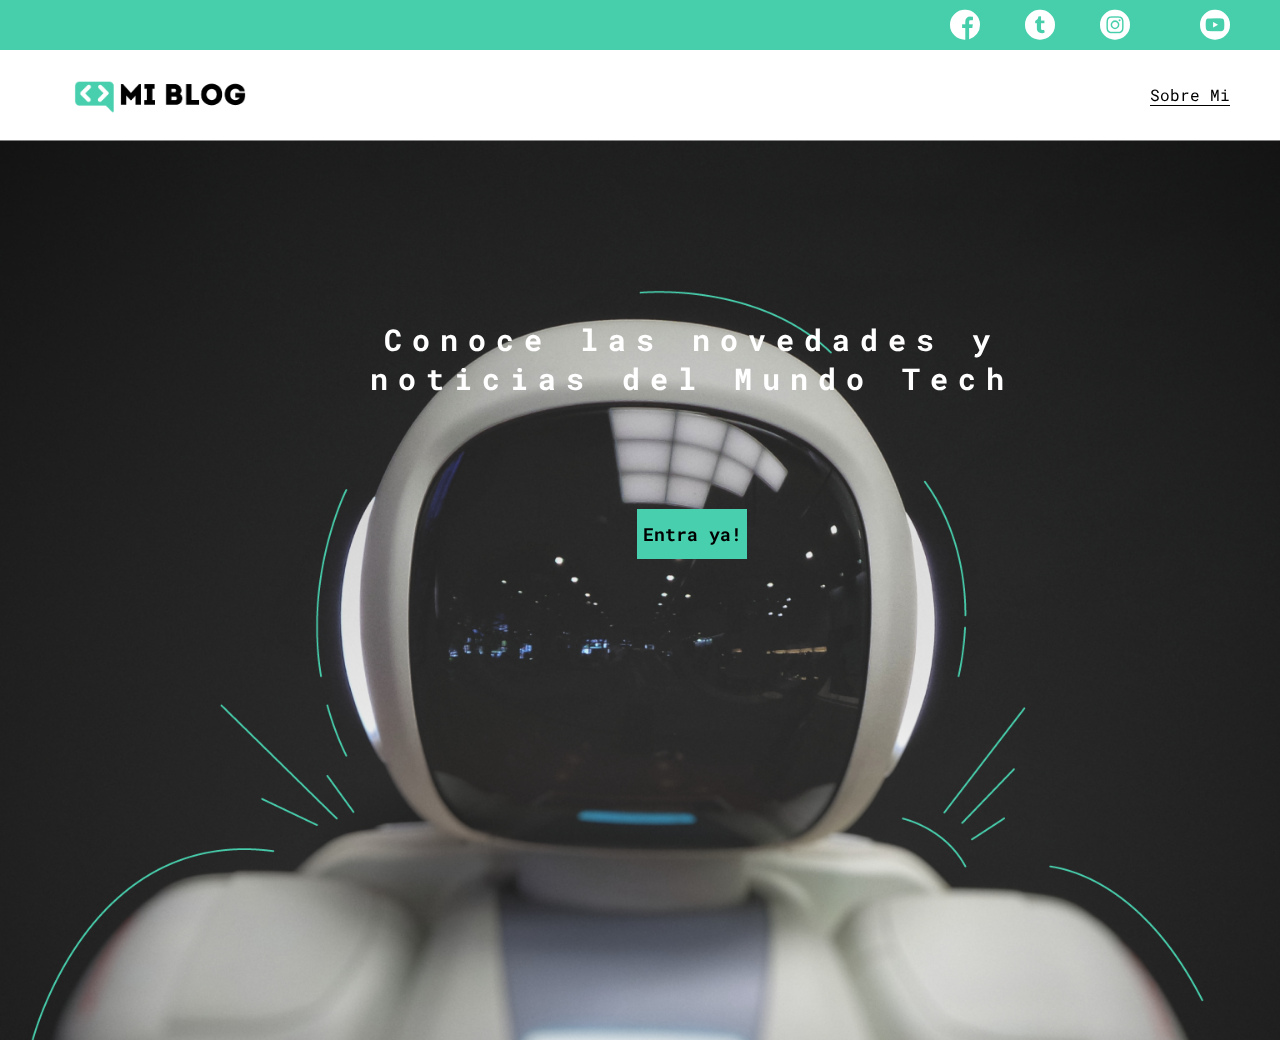
==== index.html @ 92fbf693 "Terminando Home" ====
<!DOCTYPE html>
<html lang="en" dir="ltr">
  <head>
    <meta charset="utf-8">

    <title>Mi Blog</title>
    <link rel="stylesheet" href="css/main.css">
    <link rel="stylesheet" href="css/font/flaticon.css">
  </head>
  <body>
    <header>
      <section class="header-icons-container">
        <div class="icons">
          <a href="#"><span class="flaticon-001-facebook"></span></a>
          <a href="#"><span class="flaticon-002-twitter"></span></a>
          <a href="#"><span class="flaticon-011-instagram"></span></a>
          <a href="#"><span class="flaticon-0010-linkedin"></span></a>
          <a href="#"><span class="flaticon-008-youtube"></span></a>
        </div>
      </section>
      <nav>
        <section class="nav-logo-container">
          <a href="/"><img src="assets/img/Logo-negro.png" alt="logo de mi blog"></a>
        </section>
        <section class="profile-link">
          <a href="perfil.html">Sobre Mi</a>
        </section>

      </nav>
    </header>
    <main class="home-main">
      <section>
        <section>
            <h1 class="home-main-text">Conoce las novedades y <br> noticias del Mundo Tech</h1>
            <a class="home-main-button" href="blogs.html">Entra ya!</a>
        </section>
    </main>

  </body>
</html>
---- css/main.css ----
@import url('https://fonts.googleapis.com/css?family=Roboto+Mono:400,500,700|Roboto+Slab:400,700|Roboto:400,500,700,900&display=swap');

body {
    font-family: 'Roboto mono', 'monospace';
    margin: 0;
    padding: 0;
    position: fixed;
    top: 0;
    bottom: 0;
    left: 0;
    right: 0;
}
a {
    text-decoration: none;
    display: inline;
    color: black;
}

header {
    width: 100%;
    height: 140px;
    display: grid;
    grid-template-rows: 1fr 1fr;
}
header .header-icons-container {
    width: 100%;
    height: 50px;
    display: grid;
    background-color: #47cfac;
}
header .header-icons-container .icons {
    width: 300px;
    height: auto;
    display: flex;
    justify-items: flex-end;
    align-items: center;
    justify-content: space-between;
    justify-self: end;
    margin-right: 50px;
}
header .icons span {
    color: white;
}

nav{
  display: grid;
  grid-template-columns: 1fr 1fr;
  height: 90px;

}
nav .nav-logo-container{
  margin-left: 50px;

}

nav .nav-logo-container img{
  width: 220px;
  margin-top: 10px;
}

nav .profile-link a{
  color: black;
  border-bottom: 1px solid black;
}

nav .profile-link {
  display: flex;
  align-items: center;
  justify-content: flex-end;
  margin-right: 50px;
}

.home-main{
  display: grid;
  grid-template-columns: 1fr 4fr 1fr;
  height: 100%;
  background-image: url('../assets/img/Cover.png');
  background-position: center;
  background-repeat: no-repeat;
  background-size: cover;
}
.home-main section {
    display: grid;
    grid-column: 2;
    justify-items: center;
    height: 350px;
    margin-top: 80px;
}
.home-main-text{
  font-family: 'Roboto mono', 'monospace';
  font-size: 30px;
  font-weight: 700px;
  letter-spacing: 10px;
  color: black;
  text-align: center;
  color: white;
}

.home-main-button {
    width: 110px;
    height: 50px;
    background: #48cfad;
    text-align: center;
    font-weight: 700;
    font-size: 18px;
    line-height: 50px;
}
.home-main-button a{
  font-weight: 700px;
  font-size: 18px;
}
---- css/font/flaticon.css ----
/*
  	Flaticon icon font: Flaticon
  	Creation date: 20/12/2018 09:27
  	*/

@font-face {
  font-family: "Flaticon";
  src: url("./Flaticon.eot");
  src: url("./Flaticon.eot?#iefix") format("embedded-opentype"),
       url("./Flaticon.woff") format("woff"),
       url("./Flaticon.ttf") format("truetype"),
       url("./Flaticon.svg#Flaticon") format("svg");
  font-weight: normal;
  font-style: normal;
}

@media screen and (-webkit-min-device-pixel-ratio:0) {
  @font-face {
    font-family: "Flaticon";
    src: url("./Flaticon.svg#Flaticon") format("svg");
  }
}

[class^="flaticon-"]:before, [class*=" flaticon-"]:before,
[class^="flaticon-"]:after, [class*=" flaticon-"]:after {   
  font-family: Flaticon;
        font-size: 30px;
font-style: normal;
margin-left: 20px;
}

.flaticon-001-facebook:before { content: "\f100"; }
.flaticon-002-twitter:before { content: "\f101"; }
.flaticon-003-whatsapp:before { content: "\f102"; }
.flaticon-004-groupme:before { content: "\f103"; }
.flaticon-005-kik:before { content: "\f104"; }
.flaticon-006-skype:before { content: "\f105"; }
.flaticon-007-periscope:before { content: "\f106"; }
.flaticon-008-youtube:before { content: "\f107"; }
.flaticon-009-itunes:before { content: "\f108"; }
.flaticon-010-linkedin:before { content: "\f109"; }
.flaticon-011-instagram:before { content: "\f10a"; }
.flaticon-012-messenger:before { content: "\f10b"; }
.flaticon-013-twitter-1:before { content: "\f10c"; }
.flaticon-014-snapchat:before { content: "\f10d"; }
.flaticon-015-reddit:before { content: "\f10e"; }
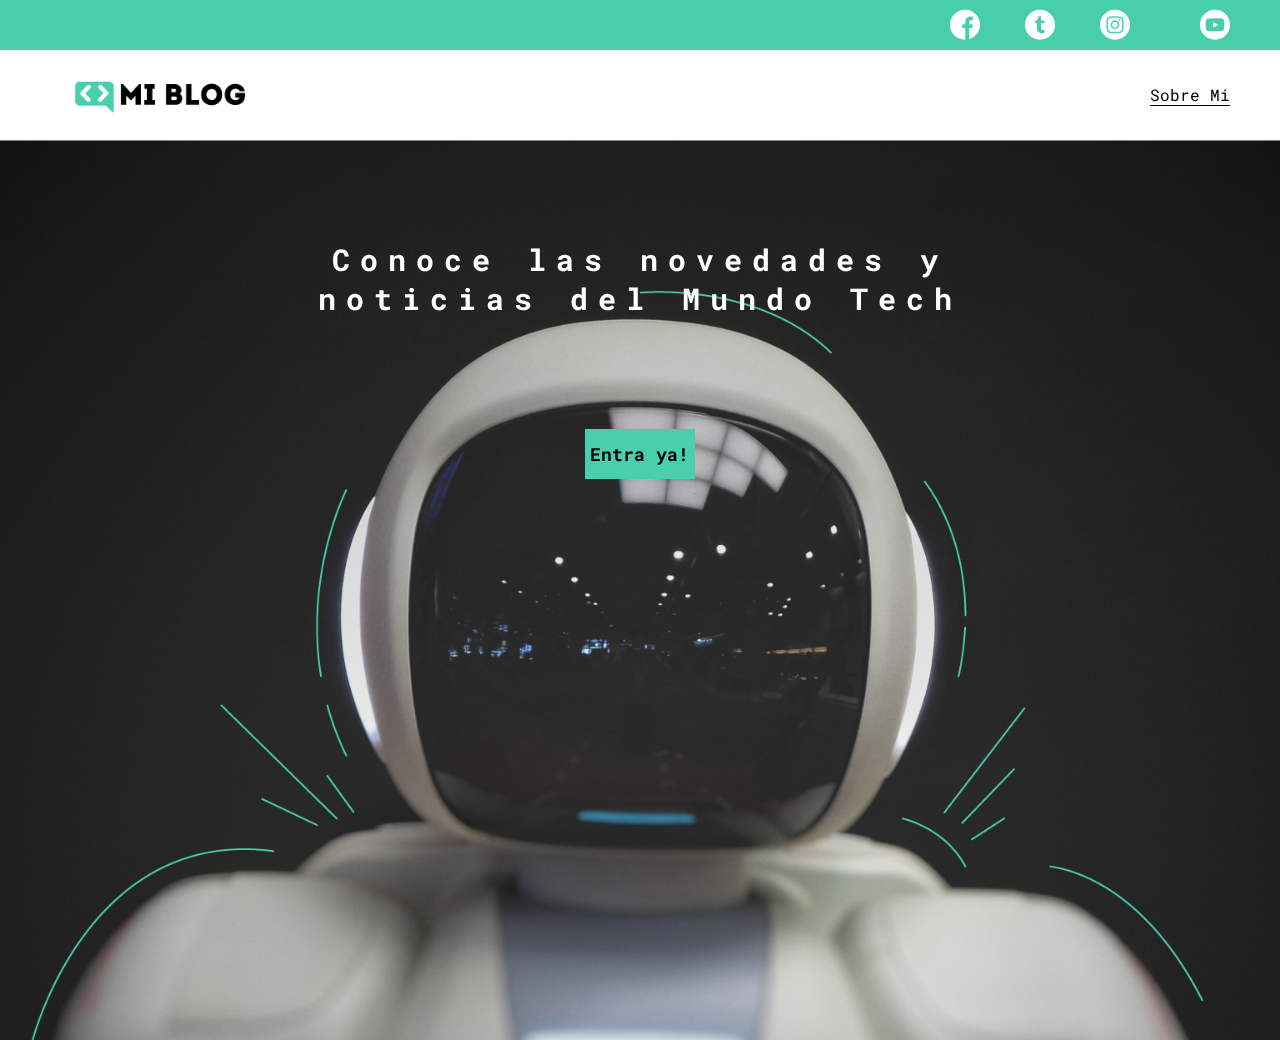
==== commit f2593926: "Blog page" ====
--- a/index.html
+++ b/index.html
@@ -29,7 +29,6 @@
       </nav>
     </header>
     <main class="home-main">
-      <section>
         <section>
             <h1 class="home-main-text">Conoce las novedades y <br> noticias del Mundo Tech</h1>
             <a class="home-main-button" href="blogs.html">Entra ya!</a>
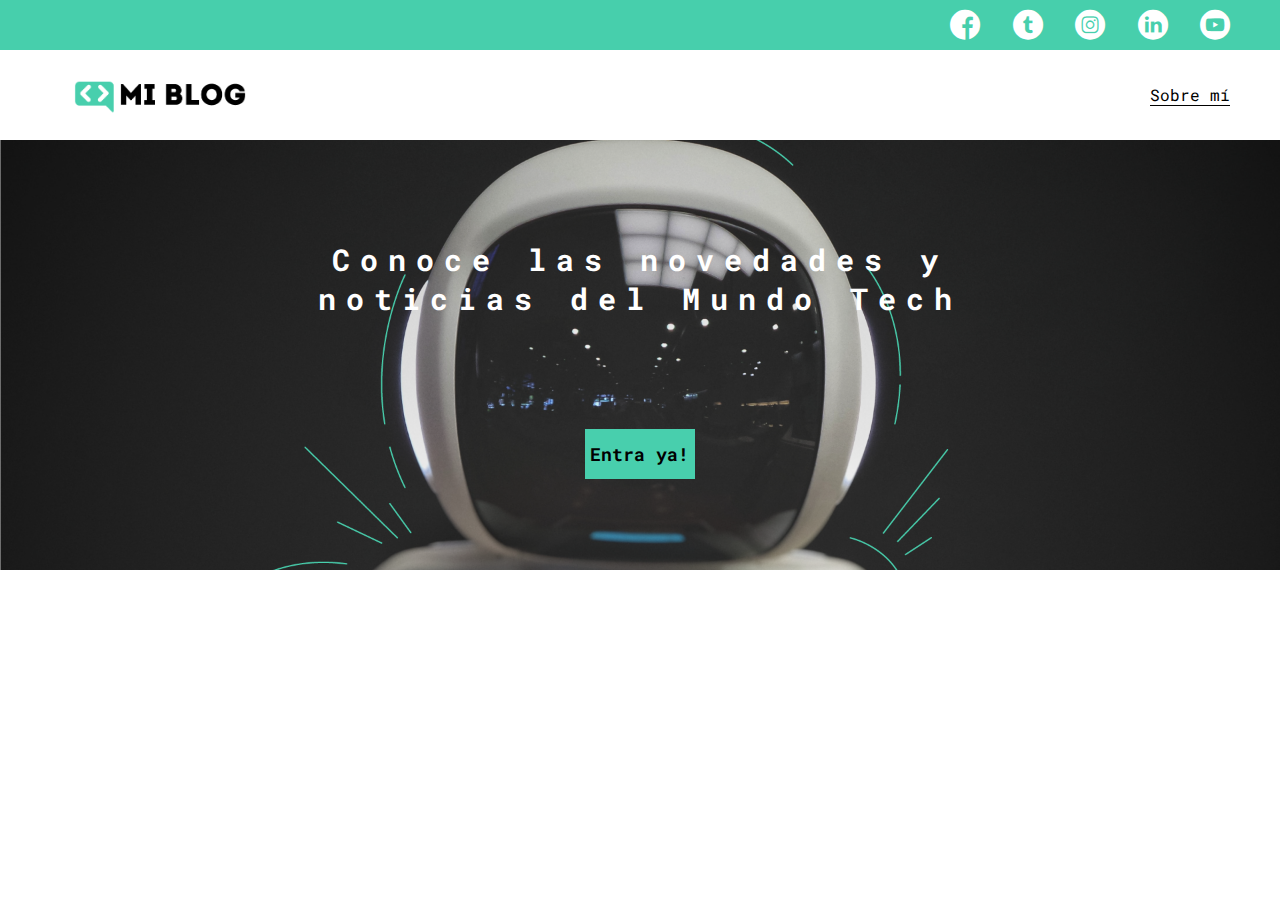
==== commit 99c42da7: "Agregando imagen" ====
--- a/index.html
+++ b/index.html
@@ -1,32 +1,32 @@
 <!DOCTYPE html>
-<html lang="en" dir="ltr">
-  <head>
-    <meta charset="utf-8">
-
+<html lang="en">
+<head>
+    <meta charset="UTF-8">
+    <meta name="viewport" content="width=device-width, initial-scale=1.0">
+    <meta http-equiv="X-UA-Compatible" content="ie=edge">
     <title>Mi Blog</title>
     <link rel="stylesheet" href="css/main.css">
     <link rel="stylesheet" href="css/font/flaticon.css">
-  </head>
-  <body>
+</head>
+<body>
     <header>
-      <section class="header-icons-container">
-        <div class="icons">
-          <a href="#"><span class="flaticon-001-facebook"></span></a>
-          <a href="#"><span class="flaticon-002-twitter"></span></a>
-          <a href="#"><span class="flaticon-011-instagram"></span></a>
-          <a href="#"><span class="flaticon-0010-linkedin"></span></a>
-          <a href="#"><span class="flaticon-008-youtube"></span></a>
-        </div>
-      </section>
-      <nav>
-        <section class="nav-logo-container">
-          <a href="/"><img src="assets/img/Logo-negro.png" alt="logo de mi blog"></a>
+        <section class="header-icons-container">
+            <div class="icons">
+                <a href="/"><span class="flaticon-001-facebook"></span></a>
+                <a href="/"><span class="flaticon-002-twitter"></span></a>
+                <a href="/"><span class="flaticon-011-instagram"></span></a>
+                <a href="/"><span class="flaticon-010-linkedin"></span></a>
+                <a href="/"><span class="flaticon-008-youtube"></span></a>
+            </div>
         </section>
-        <section class="profile-link">
-          <a href="perfil.html">Sobre Mi</a>
-        </section>
-
-      </nav>
+        <nav>
+            <section class="nav-logo-container">
+                <a href="/"><img src="assets/img/Logo-negro.png" alt="Logo de mi blog" > </a>
+            </section>
+            <section class="profile-link">
+                <a href="perfil.html">Sobre mí</a>
+            </section>
+        </nav>
     </header>
     <main class="home-main">
         <section>
@@ -34,6 +34,5 @@
             <a class="home-main-button" href="blogs.html">Entra ya!</a>
         </section>
     </main>
-
-  </body>
-</html>
+</body>
+</html>--- a/css/main.css
+++ b/css/main.css
@@ -1,19 +1,22 @@
 @import url('https://fonts.googleapis.com/css?family=Roboto+Mono:400,500,700|Roboto+Slab:400,700|Roboto:400,500,700,900&display=swap');
 
 body {
-    font-family: 'Roboto mono', 'monospace';
+    font-family: 'Roboto Mono', monospace;
     margin: 0;
     padding: 0;
+    
+}
+a {
+    text-decoration: none;
+    display: inline;
+    color: black;
+}
+.home-body {
     position: fixed;
     top: 0;
     bottom: 0;
     left: 0;
     right: 0;
-}
-a {
-    text-decoration: none;
-    display: inline;
-    color: black;
 }
 
 header {
@@ -41,43 +44,37 @@
 header .icons span {
     color: white;
 }
-
-nav{
-  display: grid;
-  grid-template-columns: 1fr 1fr;
-  height: 90px;
-
+nav  {
+    display: grid;
+    grid-template-columns: 1fr 1fr;
+    height: 90px;
 }
-nav .nav-logo-container{
-  margin-left: 50px;
-
+nav .nav-logo-container {
+    margin-left: 50px;
+}
+nav .nav-logo-container img {
+    width: 220px;
+    margin-top: 10px;
+}
+nav .profile-link {
+    display: flex;
+    align-items: center;
+    justify-content: flex-end;
+    margin-right: 50px;
+}
+nav .profile-link a {
+    color: black;
+    border-bottom: 1px solid black;
 }
 
-nav .nav-logo-container img{
-  width: 220px;
-  margin-top: 10px;
-}
-
-nav .profile-link a{
-  color: black;
-  border-bottom: 1px solid black;
-}
-
-nav .profile-link {
-  display: flex;
-  align-items: center;
-  justify-content: flex-end;
-  margin-right: 50px;
-}
-
-.home-main{
-  display: grid;
-  grid-template-columns: 1fr 4fr 1fr;
-  height: 100%;
-  background-image: url('../assets/img/Cover.png');
-  background-position: center;
-  background-repeat: no-repeat;
-  background-size: cover;
+.home-main {
+    display: grid;
+    grid-template-columns: 1fr 4fr 1fr;
+    height: 100%;
+    background-image: url('../assets/img/Cover.png');
+    background-position: center;
+    background-repeat: no-repeat;
+    background-size: cover;
 }
 .home-main section {
     display: grid;
@@ -86,16 +83,15 @@
     height: 350px;
     margin-top: 80px;
 }
-.home-main-text{
-  font-family: 'Roboto mono', 'monospace';
-  font-size: 30px;
-  font-weight: 700px;
-  letter-spacing: 10px;
-  color: black;
-  text-align: center;
-  color: white;
+.home-main-text {
+    font-family: 'Roboto mono', monospace;
+    font-size: 30px;
+    font-weight: 700px;
+    letter-spacing: 10px;
+    color: black;
+    text-align: center;
+    color: white;
 }
-
 .home-main-button {
     width: 110px;
     height: 50px;
@@ -105,7 +101,36 @@
     font-size: 18px;
     line-height: 50px;
 }
-.home-main-button a{
-  font-weight: 700px;
-  font-size: 18px;
+
+.blogs-main {
+    display: grid;
 }
+.blogs-news-container {
+    background-color: #e6e9ed;
+    padding: 0 50px 40px;
+}
+.blogs-main-new {
+    display: grid;
+    grid-template-columns: 2fr 1fr;
+    grid-template-rows: 2fr;
+}
+.blogs-news-img-container {
+    grid-column: 1;
+}
+.blogs-news-img-container img {
+    width: 85%;
+}
+.blogs-news-info-container {
+    grid-column: 2;
+}
+.blogs-news-info-container p {
+    margin-bottom: 35px;
+}
+.blogs-posts-container {
+    padding: 0 50px 40px;
+}
+.blogs-posts-container h3 {
+    border-bottom: 1px solid #cdd2da;  
+    padding-bottom: 20px;
+    text-align: center;
+}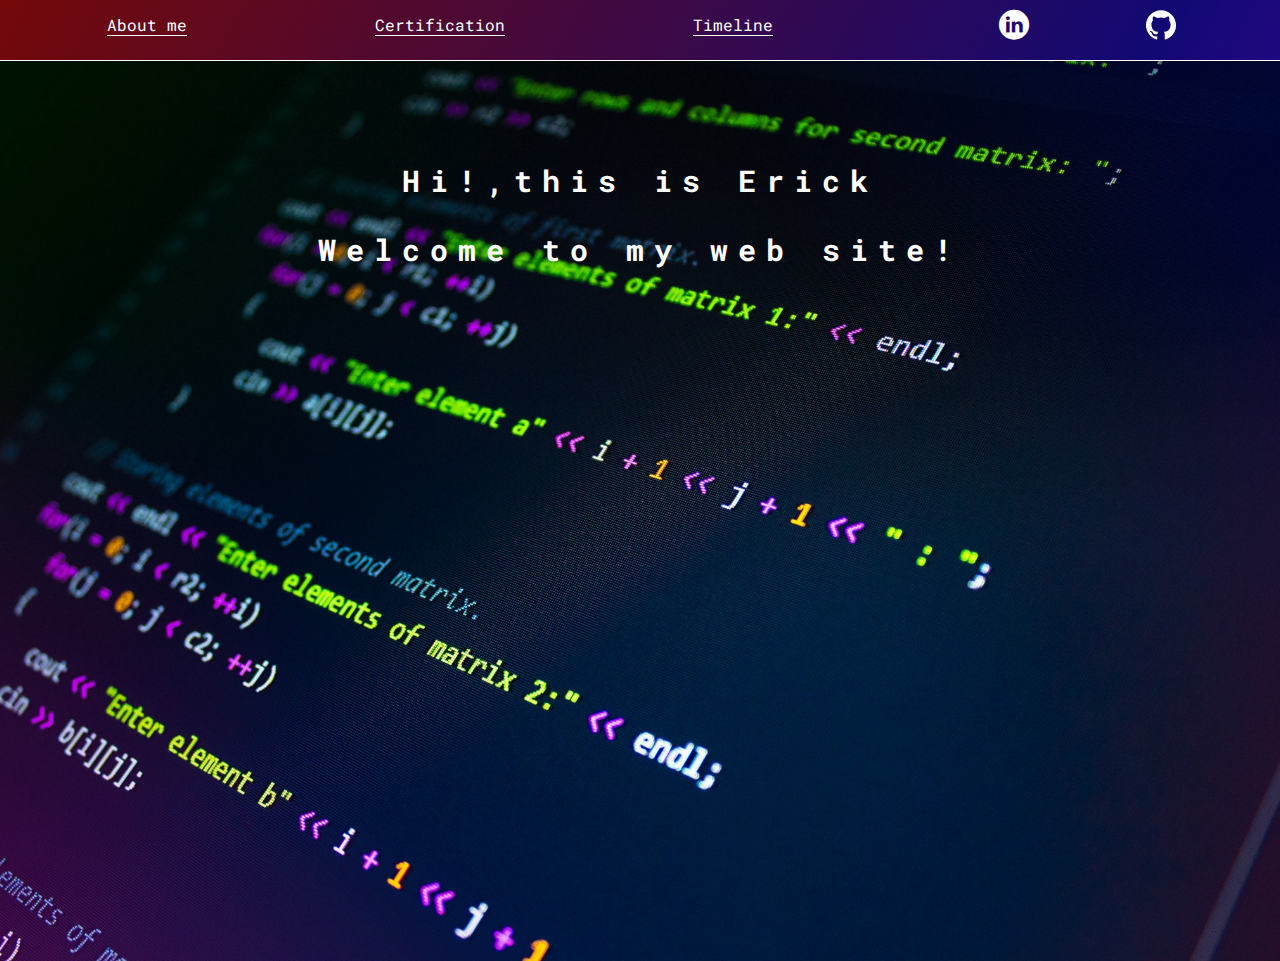
==== commit 77ef0908: "New index and profile working" ====
--- a/index.html
+++ b/index.html
@@ -4,35 +4,40 @@
     <meta charset="UTF-8">
     <meta name="viewport" content="width=device-width, initial-scale=1.0">
     <meta http-equiv="X-UA-Compatible" content="ie=edge">
-    <title>Mi Blog</title>
-    <link rel="stylesheet" href="css/main.css">
+    <title>Welcome to my portfolio</title>
+    <link rel="stylesheet" href="css/index.css">
+    <link rel="stylesheet" href="css/mmain.css">
+    <link rel="stylesheet" href="css/footer.css">
+    <link rel="stylesheet" href="css/media-queries.css">
     <link rel="stylesheet" href="css/font/flaticon.css">
 </head>
 <body>
     <header>
+      <nav class="header-nav-container">
+        <div class="profile-link">
+            <a href="perfil.html">About me</a>
+        </div>
+        <div class="certifications-link">
+            <a href="perfil.html">Certification</a>
+        </div>
+        <div class="puto">
+            <a href="perfil.html">Timeline</a>
+        </div>
+      </nav>
         <section class="header-icons-container">
-            <div class="icons">
-                <a href="/"><span class="flaticon-001-facebook"></span></a>
-                <a href="/"><span class="flaticon-002-twitter"></span></a>
-                <a href="/"><span class="flaticon-011-instagram"></span></a>
-                <a href="/"><span class="flaticon-010-linkedin"></span></a>
-                <a href="/"><span class="flaticon-008-youtube"></span></a>
-            </div>
+          <div class="icons">
+            <a href="https://www.linkedin.com/in/erick-saavedra-8a62a2201/">
+              <span class="flaticon-010-linkedin"></span>
+            </a>
+            <img class="github-ico" src="css/font/github.svg" alt="Kiwi standing on oval"></img>
+          </div>
         </section>
-        <nav>
-            <section class="nav-logo-container">
-                <a href="/"><img src="assets/img/Logo-negro.png" alt="Logo de mi blog" > </a>
-            </section>
-            <section class="profile-link">
-                <a href="perfil.html">Sobre mí</a>
-            </section>
-        </nav>
+
     </header>
     <main class="home-main">
         <section>
-            <h1 class="home-main-text">Conoce las novedades y <br> noticias del Mundo Tech</h1>
-            <a class="home-main-button" href="blogs.html">Entra ya!</a>
+            <h1 class="home-main-text">Hi!,this is Erick <p> Welcome to my web site! </h1>
         </section>
     </main>
 </body>
-</html>+</html>
--- a/css/index.css
+++ b/css/index.css
@@ -0,0 +1,278 @@
+@import url('https://fonts.googleapis.com/css?family=Roboto+Mono:400,500,700|Roboto+Slab:400,700|Roboto:400,500,700,900&display=swap');
+
+@keyframes gradient-animation {
+  0% {
+    background-position: 0% 50%;
+  }
+  50% {
+    background-position: 100% 50%;
+  }
+  100% {
+    background-position: 0% 50%;
+  }
+}
+body {
+  font-family: 'Roboto Mono', monospace;
+  margin: 0;
+  padding: 0;
+  position: fixed;
+  top: 0;
+  bottom: 0;
+  left: 0;
+  right: 0;
+  min-width: 500px;
+
+}
+a {
+  text-decoration: none;
+  display: inline;
+  color: black;
+}
+main {
+  background: rgb(2,0,36);
+  background: linear-gradient(32deg, rgba(2,0,36,1) 0%, rgba(80,9,121,1) 1%, rgba(0,212,255,1) 100%);
+
+  }
+
+.home-body {
+  top: 0;
+  bottom: 0;
+  left: 0;
+  right: 0;
+}
+
+.github-ico{
+  height: 40px;
+  width: 40px;
+  fill: white;
+  margin-left: 15px
+}
+
+
+.grid-container {
+    max-width: 980px;
+    margin: auto;
+}
+
+
+header {
+    width: 100%;
+    height: 60px;
+    display: grid;
+    grid-template-rows: 1fr;
+    grid-template-columns: 1fr 400px ;
+    background: linear-gradient(300deg,darkviolet,#120974,#740909);
+    background-size: 180% 180%;
+    animation: gradient-animation 8s ease infinite;
+    border-bottom: 1px solid white;
+}
+
+header .header-icons-container {
+
+    width: 100%;
+    height: 50px;
+    display: grid;
+
+}
+header .header-icons-container .icons {
+
+    width: 300px;
+    height: auto;
+    display: flex;
+    justify-items: flex-end;
+    align-items: center;
+    justify-content: space-around;
+    justify-self: end;
+    margin-right: 50px;
+
+}
+
+header .icons span {
+    color: white;
+}
+nav {
+  display: grid;
+  grid-template-columns: 1fr 1fr 1fr;
+  align-items: center;
+}
+header .header-nav-container {
+  width: 100%;
+  height: 50px;
+  display: grid;
+
+}
+.header-nav-container  a{
+  color: white;
+  border-bottom: 1px solid white;
+}
+.profile-link {
+  display: flex;
+  justify-content:center;
+
+}
+.certifications-link {
+  display: flex;
+  justify-content:center;
+}
+
+.puto {
+  display: flex;
+  justify-content:center;
+}
+
+.home-main {
+    display: grid;
+    grid-template-columns: 1fr 4fr 1fr;
+    height: 100%;
+    background-image: url('../assets/img/myburgh-roux.jpg');
+    background-position: center;
+    background-repeat: no-repeat;
+    background-size: cover;
+}
+.home-main section {
+    display: grid;
+    grid-column: 2;
+    justify-items: center;
+    height: 350px;
+    margin-top: 80px;
+
+}
+.home-main-text {
+    font-family: 'Roboto mono', monospace;
+    font-size: 30px;
+    font-weight: 700px;
+    letter-spacing: 10px;
+    text-align: center;
+    color: white;
+
+}
+
+
+.blogs-main {
+    display: grid;
+}
+.blogs-news-container {
+    background-color: #e6e9ed;
+    padding: 0 50px 40px;
+}
+.blogs-main-new {
+    display: grid;
+    grid-template-columns: 2fr 1fr;
+    grid-template-rows: 2fr;
+}
+.blogs-news-img-container {
+    grid-column: 1;
+}
+.blogs-news-img-container img {
+    width: 85%;
+}
+.blogs-news-info-container {
+    grid-column: 2;
+}
+.blogs-news-info-container p {
+    margin-bottom: 35px;
+}
+.blogs-posts-container {
+    padding: 0 50px 40px;
+}
+.blogs-posts-container h3 {
+    border-bottom: 1px solid #cdd2da;
+
+    text-align: center;
+}
+.blogs-button {
+    border: 1px solid #47cfac;
+    padding: 10px 15px;
+    font-size: 12px;
+}
+.blogs-posts-container .post-container {
+    display: inline-block;
+    padding-left: 10px;
+    max-width: 30%;
+    margin-bottom: 50px;
+}
+.blogs-posts-container .post-container p {
+    margin-bottom: 35px;
+}
+.blogs-posts-container .post-container img {
+    width: 100%;
+}
+footer {
+    width: 100%;
+    height: 80px;
+    background-color: #22272d;
+    border-top: 35px solid #47cfac;
+    text-align: center;
+}
+footer p {
+    color: white;
+    margin-top: 30px;
+}
+
+.blogpost-img-container {
+    padding: 0 50px 40px;
+}
+.blogpost-img-container img {
+    width: 100%;
+}
+.blogpost-main-container {
+    padding: 0 50px 40px;
+}
+.blogpost-main-container h3 {
+    border-bottom: 1px solid #cdd2da;
+    padding-bottom: 20px;
+}
+.blogpost-main-container article h1 {
+    font-size: 35px;
+}
+
+.contact-main-container {
+    width: 100%;
+    min-height: 250px;
+    text-align: center;
+    padding-bottom: 50px;
+}
+.contact-main-container div {
+    display: inline-block;
+    width: 49.5%;
+    height: 100%;
+}
+.contact-main-container div a {
+    border-bottom: 1px solid black;
+    padding-bottom: 5px;
+}
+.contact-main-container .contact-left, .contact-right {
+    text-align: initial;
+    margin-top: 85px;
+}
+.contact-main-container img {
+    width: 100px;
+}
+
+.profile-main-container {
+  padding: 70px 40px;
+  background-color: rgba(255, 255, 255, .1);
+
+}
+.profile-main-container img {
+    width: 320px;
+    margin-right: 30px;
+}
+.profile-main-container .profile-container {
+    display: flex;
+}
+.profile-main-proyects {
+    padding: 0 50px 40px;
+}
+.profile-main-proyects h3 {
+    border-bottom: 1px solid #cdd2da;
+    padding-bottom: 35px;
+    text-align: center;
+}
+.proyects-main-container {
+    display: grid;
+    grid-template-columns: 1fr 1fr 1fr;
+}
+.proyect-container {
+    padding: 0 5px;
+}
--- a/css/mmain.css
+++ b/css/mmain.css
@@ -0,0 +1,5 @@
+
+main {
+  background: rgb(2,0,36);
+  background: linear-gradient(137deg, rgba(2,0,36,1) 0%, rgba(121,9,54,1) 15%, rgba(49,13,131,1) 100%);
+}
--- a/css/footer.css
+++ b/css/footer.css
@@ -0,0 +1,11 @@
+footer {
+    width: 100%;
+    height: 80px;
+    background-color: #22272d;
+    border-top: 35px solid #4e1b1b;
+    text-align: center;
+}
+footer p {
+    color: white;
+    margin-top: 30px;
+}--- a/css/media-queries.css
+++ b/css/media-queries.css
@@ -0,0 +1,71 @@
+
+@media (max-width: 900px) {
+
+    .blogs-main-new {
+        grid-template-columns: 1fr;
+        grid-template-rows: 3fr
+    }
+    .blogs-news-img-container {
+        grid-row: 2;
+    }
+    .blogs-news-info-container {
+        grid-column: 1;
+        grid-row: 3;
+    }
+    .blogs-posts-container .post-container {
+        max-width: 45%;
+    }
+    .proyects-main-container {
+        grid-template-columns: 1fr 1fr;
+        grid-template-rows: 2fr;
+
+    }
+    .profile-main-container .profile-container {
+        display: block;
+
+    }
+
+    header {
+      grid-template-rows: 1fr 1fr;
+      grid-template-columns: 1fr;
+      height: 100px;
+      /*position: absolute;*/
+      -moz-transition: all 0.5s ease-in-out;
+      transition: all 0.5s ease-in-out;
+
+    }
+
+    header .header-icons-container {
+      display: flex;
+      justify-content: center;
+      position: absolute;
+      -moz-transition: all 0.5s ease-in-out;
+      transition: all 0.5s ease-in-out;
+
+    }
+
+    .header-icons-container{
+      display: grid;
+      grid-template-columns: 1fr;
+      grid-row: 1;
+
+    }
+
+    .header-nav-container {
+      grid-row: 2;
+
+    }
+    .home-main section {
+      -moz-transition: all 0.5s ease-in-out;
+      transition: all 0.5s ease-in-out;
+      transition: .5s
+    }
+
+
+}
+
+@media (max-width: 600px) {
+    .blogs-posts-container .post-container {
+        max-width: 95%;
+    }
+}
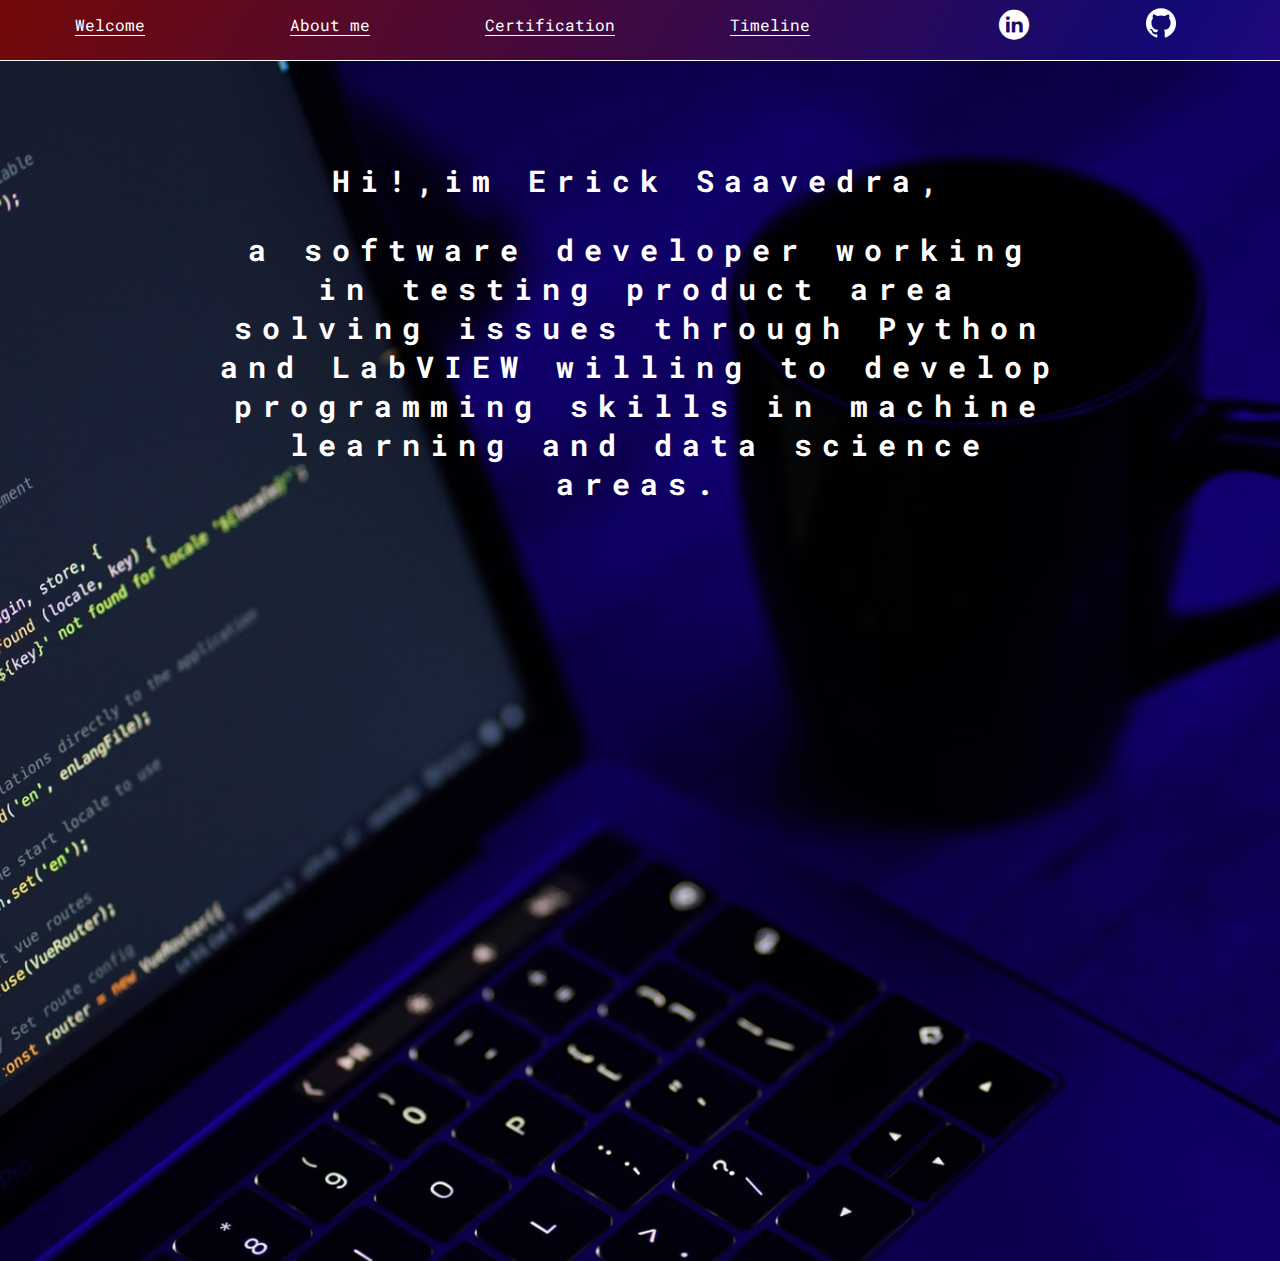
==== commit bb36a276: "It just need my pic" ====
--- a/index.html
+++ b/index.html
@@ -4,7 +4,8 @@
     <meta charset="UTF-8">
     <meta name="viewport" content="width=device-width, initial-scale=1.0">
     <meta http-equiv="X-UA-Compatible" content="ie=edge">
-    <title>Welcome to my portfolio</title>
+    <title>Welcome!</title>
+    <link rel="stylesheet" href="css/header.css">
     <link rel="stylesheet" href="css/index.css">
     <link rel="stylesheet" href="css/mmain.css">
     <link rel="stylesheet" href="css/footer.css">
@@ -14,14 +15,17 @@
 <body>
     <header>
       <nav class="header-nav-container">
+        <div class="welcome-link">
+            <a href="index.html">Welcome</a>
+        </div>
         <div class="profile-link">
-            <a href="perfil.html">About me</a>
+            <a href="about-me.html">About me</a>
         </div>
         <div class="certifications-link">
-            <a href="perfil.html">Certification</a>
+            <a href="certifications.html">Certification</a>
         </div>
-        <div class="puto">
-            <a href="perfil.html">Timeline</a>
+        <div class="timeline-link">
+            <a href="timeline.html">Timeline</a>
         </div>
       </nav>
         <section class="header-icons-container">
@@ -29,14 +33,14 @@
             <a href="https://www.linkedin.com/in/erick-saavedra-8a62a2201/">
               <span class="flaticon-010-linkedin"></span>
             </a>
-            <img class="github-ico" src="css/font/github.svg" alt="Kiwi standing on oval"></img>
+            <a href= "https://github.com/Conseicka"><img class="github-ico" src="css/font/github.svg" alt=""></img></a>
           </div>
         </section>
 
     </header>
     <main class="home-main">
         <section>
-            <h1 class="home-main-text">Hi!,this is Erick <p> Welcome to my web site! </h1>
+            <h1 class="home-main-text">Hi!,im Erick Saavedra, <p> a software developer working in testing product area solving issues through Python and LabVIEW willing to develop programming skills in machine learning and data science areas.</h1>
         </section>
     </main>
 </body>
--- a/css/header.css
+++ b/css/header.css
@@ -0,0 +1,106 @@
+@import url('https://fonts.googleapis.com/css?family=Roboto+Mono:400,500,700|Roboto+Slab:400,700|Roboto:400,500,700,900&display=swap');
+
+@keyframes gradient-animation {
+  0% {
+    background-position: 0% 50%;
+  }
+  50% {
+    background-position: 100% 50%;
+  }
+  100% {
+    background-position: 0% 50%;
+  }
+}
+
+
+a {
+  text-decoration: none;
+  display: inline;
+  color: black;
+}
+
+
+header {
+    width: 100%;
+    height: 60px;
+    display: grid;
+    grid-template-rows: 1fr;
+    grid-template-columns: 1fr 400px ;
+    background: linear-gradient(300deg,darkviolet,#120974,#740909);
+    background-size: 180% 180%;
+    animation: gradient-animation 5s ease infinite;
+    border-bottom: 1px solid white;
+}
+
+header .header-icons-container {
+
+    width: 100%;
+    height: 50px;
+    display: grid;
+
+}
+header .header-icons-container .icons {
+
+    width: 300px;
+    height: auto;
+    display: flex;
+    justify-items: flex-end;
+    align-items: center;
+    justify-content: space-around;
+    justify-self: end;
+    margin-right: 50px;
+
+}
+
+header .icons span {
+    color: white;
+}
+
+header .icons span:hover {
+  fill: #4a94d0;
+}
+
+.github-ico{
+  height: 40px;
+  width: 40px;
+  fill: white;
+  margin-left: 15px
+}
+
+nav {
+  display: grid;
+  grid-template-columns: 1fr 1fr 1fr 1fr;
+  align-items: center;
+}
+header .header-nav-container {
+  width: 100%;
+  height: 50px;
+  display: grid;
+
+}
+.header-nav-container a{
+  color: white;
+  border-bottom: 1px solid white;
+}
+.header-nav-container a:hover{
+  color: #4a94d0;
+  border-bottom: 1px solid #4a94d0;
+  opacity: .9;
+}
+
+.profile-link{
+  display: flex;
+  justify-content:center;
+}
+.certifications-link{
+  display: flex;
+  justify-content:center;
+}
+.timeline-link{
+  display: flex;
+  justify-content:center;
+}
+.welcome-link{
+  display: flex;
+  justify-content:center;
+}
--- a/css/index.css
+++ b/css/index.css
@@ -15,7 +15,8 @@
   font-family: 'Roboto Mono', monospace;
   margin: 0;
   padding: 0;
-  position: fixed;
+  height: 1200px;
+  /*position: fixed;*/
   top: 0;
   bottom: 0;
   left: 0;
@@ -23,16 +24,7 @@
   min-width: 500px;
 
 }
-a {
-  text-decoration: none;
-  display: inline;
-  color: black;
-}
-main {
-  background: rgb(2,0,36);
-  background: linear-gradient(32deg, rgba(2,0,36,1) 0%, rgba(80,9,121,1) 1%, rgba(0,212,255,1) 100%);
 
-  }
 
 .home-body {
   top: 0;
@@ -41,90 +33,20 @@
   right: 0;
 }
 
-.github-ico{
-  height: 40px;
-  width: 40px;
-  fill: white;
-  margin-left: 15px
-}
-
-
 .grid-container {
     max-width: 980px;
     margin: auto;
 }
 
 
-header {
-    width: 100%;
-    height: 60px;
-    display: grid;
-    grid-template-rows: 1fr;
-    grid-template-columns: 1fr 400px ;
-    background: linear-gradient(300deg,darkviolet,#120974,#740909);
-    background-size: 180% 180%;
-    animation: gradient-animation 8s ease infinite;
-    border-bottom: 1px solid white;
-}
-
-header .header-icons-container {
-
-    width: 100%;
-    height: 50px;
-    display: grid;
-
-}
-header .header-icons-container .icons {
-
-    width: 300px;
-    height: auto;
-    display: flex;
-    justify-items: flex-end;
-    align-items: center;
-    justify-content: space-around;
-    justify-self: end;
-    margin-right: 50px;
-
-}
-
-header .icons span {
-    color: white;
-}
-nav {
-  display: grid;
-  grid-template-columns: 1fr 1fr 1fr;
-  align-items: center;
-}
-header .header-nav-container {
-  width: 100%;
-  height: 50px;
-  display: grid;
-
-}
-.header-nav-container  a{
-  color: white;
-  border-bottom: 1px solid white;
-}
-.profile-link {
-  display: flex;
-  justify-content:center;
-
-}
-.certifications-link {
-  display: flex;
-  justify-content:center;
-}
-
-.puto {
-  display: flex;
-  justify-content:center;
-}
 
 .home-main {
     display: grid;
     grid-template-columns: 1fr 4fr 1fr;
     height: 100%;
-    background-image: url('../assets/img/myburgh-roux.jpg');
+  /*  '../assets/img/myburgh-roux.jpg'*/
+
+    background-image: url('../assets/img/mohammad-rahmani-1bNQVGzuy0U-unsplash.jpg');
     background-position: center;
     background-repeat: no-repeat;
     background-size: cover;
@@ -144,135 +66,8 @@
     letter-spacing: 10px;
     text-align: center;
     color: white;
+    /*background-color: rgb(255,255,255,.3);*/
+    height: 115px;
+    border-radius: 15px;
 
 }
-
-
-.blogs-main {
-    display: grid;
-}
-.blogs-news-container {
-    background-color: #e6e9ed;
-    padding: 0 50px 40px;
-}
-.blogs-main-new {
-    display: grid;
-    grid-template-columns: 2fr 1fr;
-    grid-template-rows: 2fr;
-}
-.blogs-news-img-container {
-    grid-column: 1;
-}
-.blogs-news-img-container img {
-    width: 85%;
-}
-.blogs-news-info-container {
-    grid-column: 2;
-}
-.blogs-news-info-container p {
-    margin-bottom: 35px;
-}
-.blogs-posts-container {
-    padding: 0 50px 40px;
-}
-.blogs-posts-container h3 {
-    border-bottom: 1px solid #cdd2da;
-
-    text-align: center;
-}
-.blogs-button {
-    border: 1px solid #47cfac;
-    padding: 10px 15px;
-    font-size: 12px;
-}
-.blogs-posts-container .post-container {
-    display: inline-block;
-    padding-left: 10px;
-    max-width: 30%;
-    margin-bottom: 50px;
-}
-.blogs-posts-container .post-container p {
-    margin-bottom: 35px;
-}
-.blogs-posts-container .post-container img {
-    width: 100%;
-}
-footer {
-    width: 100%;
-    height: 80px;
-    background-color: #22272d;
-    border-top: 35px solid #47cfac;
-    text-align: center;
-}
-footer p {
-    color: white;
-    margin-top: 30px;
-}
-
-.blogpost-img-container {
-    padding: 0 50px 40px;
-}
-.blogpost-img-container img {
-    width: 100%;
-}
-.blogpost-main-container {
-    padding: 0 50px 40px;
-}
-.blogpost-main-container h3 {
-    border-bottom: 1px solid #cdd2da;
-    padding-bottom: 20px;
-}
-.blogpost-main-container article h1 {
-    font-size: 35px;
-}
-
-.contact-main-container {
-    width: 100%;
-    min-height: 250px;
-    text-align: center;
-    padding-bottom: 50px;
-}
-.contact-main-container div {
-    display: inline-block;
-    width: 49.5%;
-    height: 100%;
-}
-.contact-main-container div a {
-    border-bottom: 1px solid black;
-    padding-bottom: 5px;
-}
-.contact-main-container .contact-left, .contact-right {
-    text-align: initial;
-    margin-top: 85px;
-}
-.contact-main-container img {
-    width: 100px;
-}
-
-.profile-main-container {
-  padding: 70px 40px;
-  background-color: rgba(255, 255, 255, .1);
-
-}
-.profile-main-container img {
-    width: 320px;
-    margin-right: 30px;
-}
-.profile-main-container .profile-container {
-    display: flex;
-}
-.profile-main-proyects {
-    padding: 0 50px 40px;
-}
-.profile-main-proyects h3 {
-    border-bottom: 1px solid #cdd2da;
-    padding-bottom: 35px;
-    text-align: center;
-}
-.proyects-main-container {
-    display: grid;
-    grid-template-columns: 1fr 1fr 1fr;
-}
-.proyect-container {
-    padding: 0 5px;
-}
--- a/css/media-queries.css
+++ b/css/media-queries.css
@@ -1,9 +1,57 @@
+@media (max-width: 1500px) {
+  .profile-main-container .profile-container {
+      display: block;
+  }
+  .profile-main-container img {
+      width: 50%;
+      transition: .5s;
+  }
+
+  .profile-main-container {
+    padding: 70px 40px;
+    height: auto;
+    background-color: rgba(255, 255, 255, .1);
+    display: flex;
+    align-items: center;
+  }
+  .profile-container{
+    display: grid;
+    grid-template-columns: 1fr;
+    grid-template-rows: 1fr 1fr 1fr;
+    justify-content:  center;
+  }
+  .pic-container{
+    display: flex;
+    justify-content: center;
+    align-items: center;
+  }
+  .me-container{
+
+    border-bottom: 1px solid white;
+  }
+  .pie-container{
+    align-content: center;
+  }
+@media (max-width: 1100px) {
+  .blogs-posts-container .post-container {
+      max-width: 45%;
+      transition: .5s;
+  }
+
+}
 
 @media (max-width: 900px) {
+    main {
+      min-width: 550px;
+    }
+    .profile-main-container img {
+        width: 50%;
+        margin-right: 0px;
 
+    }
     .blogs-main-new {
         grid-template-columns: 1fr;
-        grid-template-rows: 3fr
+        grid-template-rows: 3fr;
     }
     .blogs-news-img-container {
         grid-row: 2;
@@ -14,15 +62,46 @@
     }
     .blogs-posts-container .post-container {
         max-width: 45%;
+        transition: .5s;
     }
     .proyects-main-container {
         grid-template-columns: 1fr 1fr;
-        grid-template-rows: 2fr;
+        grid-template-rows: 3fr;
+
+    }
+    .hobbies-main-container {
+        grid-template-columns: 1fr 1fr;
+        grid-template-rows: 3fr;
 
     }
     .profile-main-container .profile-container {
         display: block;
 
+    }
+    .profile-main-container {
+      padding: 70px 40px;
+      height: auto;
+      background-color: rgba(255, 255, 255, .1);
+      display: flex;
+      align-items: center;
+    }
+    .profile-container{
+      display: grid;
+      grid-template-columns: 1fr;
+      grid-template-rows: 1fr 1fr 1fr;
+      justify-content:  center;
+    }
+    .pic-container{
+    ;
+      align-items: center;
+    }
+    .me-container{
+
+      border-bottom: 1px solid white;
+    }
+    .pie-container{
+
+      align-content: center;
     }
 
     header {
@@ -32,7 +111,7 @@
       /*position: absolute;*/
       -moz-transition: all 0.5s ease-in-out;
       transition: all 0.5s ease-in-out;
-
+      min-width: 550px;
     }
 
     header .header-icons-container {
@@ -41,7 +120,7 @@
       position: absolute;
       -moz-transition: all 0.5s ease-in-out;
       transition: all 0.5s ease-in-out;
-
+      min-width: 550px;
     }
 
     .header-icons-container{
@@ -58,14 +137,37 @@
     .home-main section {
       -moz-transition: all 0.5s ease-in-out;
       transition: all 0.5s ease-in-out;
-      transition: .5s
+      transition: .5s;
     }
-
+    .home-main-text{
+      height: 150px
+    }
 
 }
 
-@media (max-width: 600px) {
+@media (max-width: 700px) {
     .blogs-posts-container .post-container {
         max-width: 95%;
+        display: inline-table;
+        transition: .5s;
     }
+
+    footer{
+
+      min-width: 550px;
+    }
+    .profile-main-container img {
+        width: 100%;
+        transition: .5s;
+
+    }
+    .home-main-text{
+      height: 200px;
+    }
+    .hobbies-main-container {
+        grid-template-columns: 1fr;
+        
+
+    }
+
 }
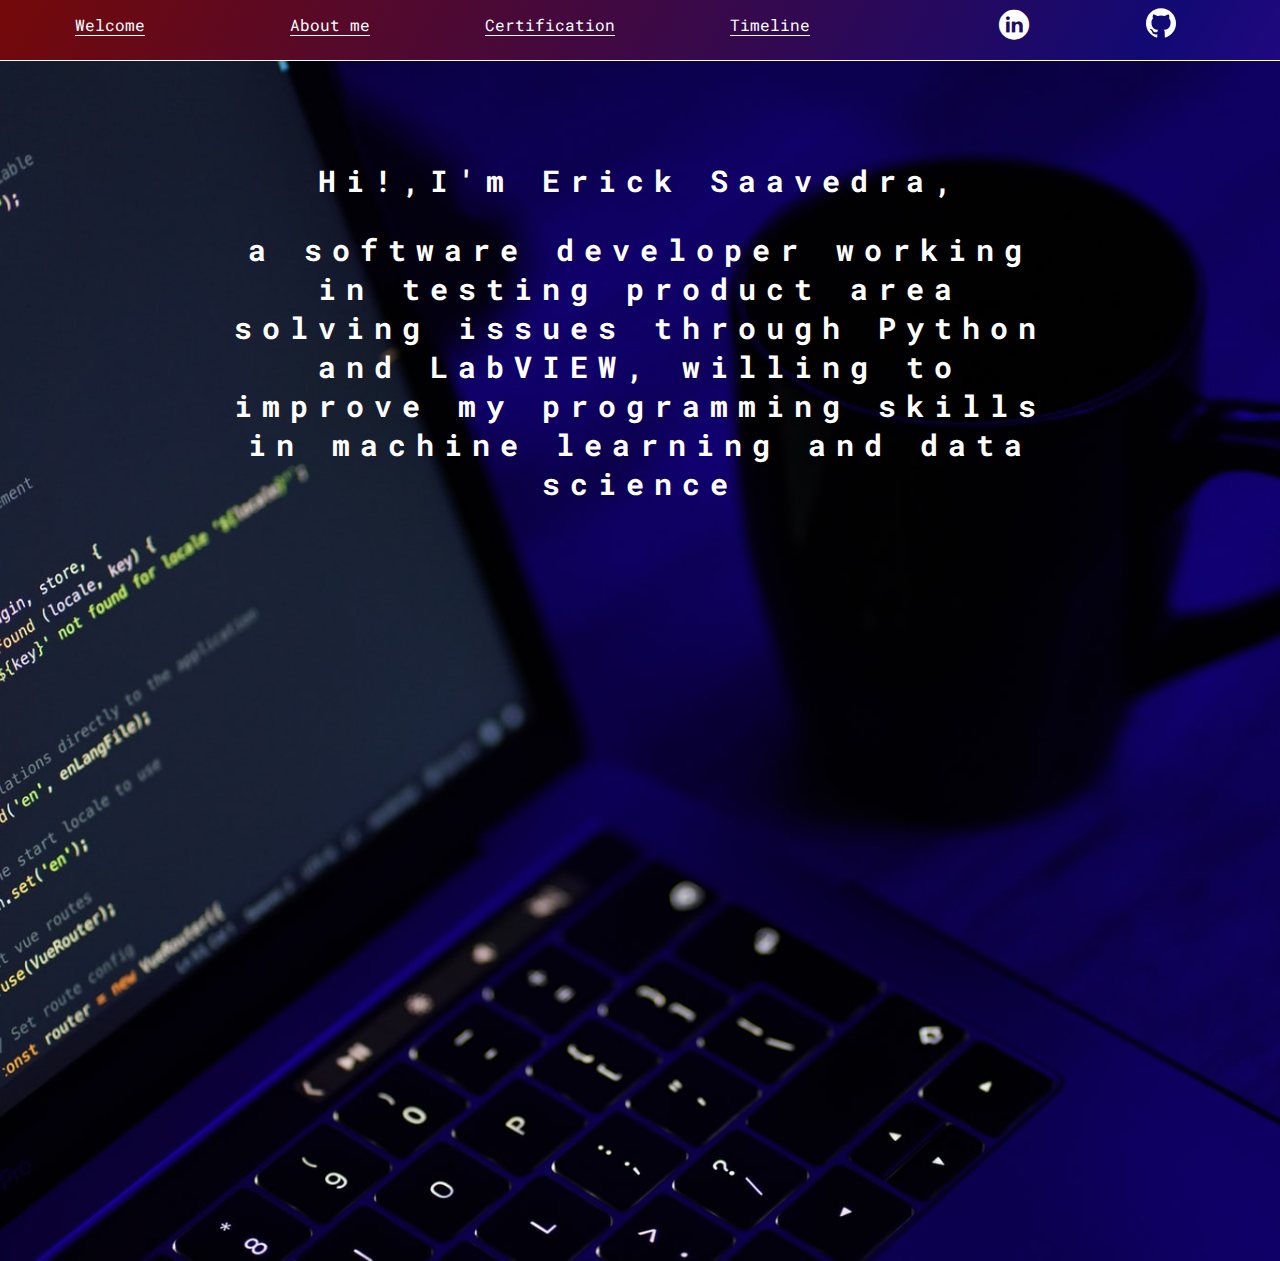
==== commit 5ea41d14: "Rev 1" ====
--- a/index.html
+++ b/index.html
@@ -40,7 +40,7 @@
     </header>
     <main class="home-main">
         <section>
-            <h1 class="home-main-text">Hi!,im Erick Saavedra, <p> a software developer working in testing product area solving issues through Python and LabVIEW willing to develop programming skills in machine learning and data science areas.</h1>
+            <h1 class="home-main-text">Hi!,I'm Erick Saavedra, <p> a software developer working in testing product area solving issues through Python and LabVIEW, willing to improve my programming skills in machine learning and data science</h1>
         </section>
     </main>
 </body>
